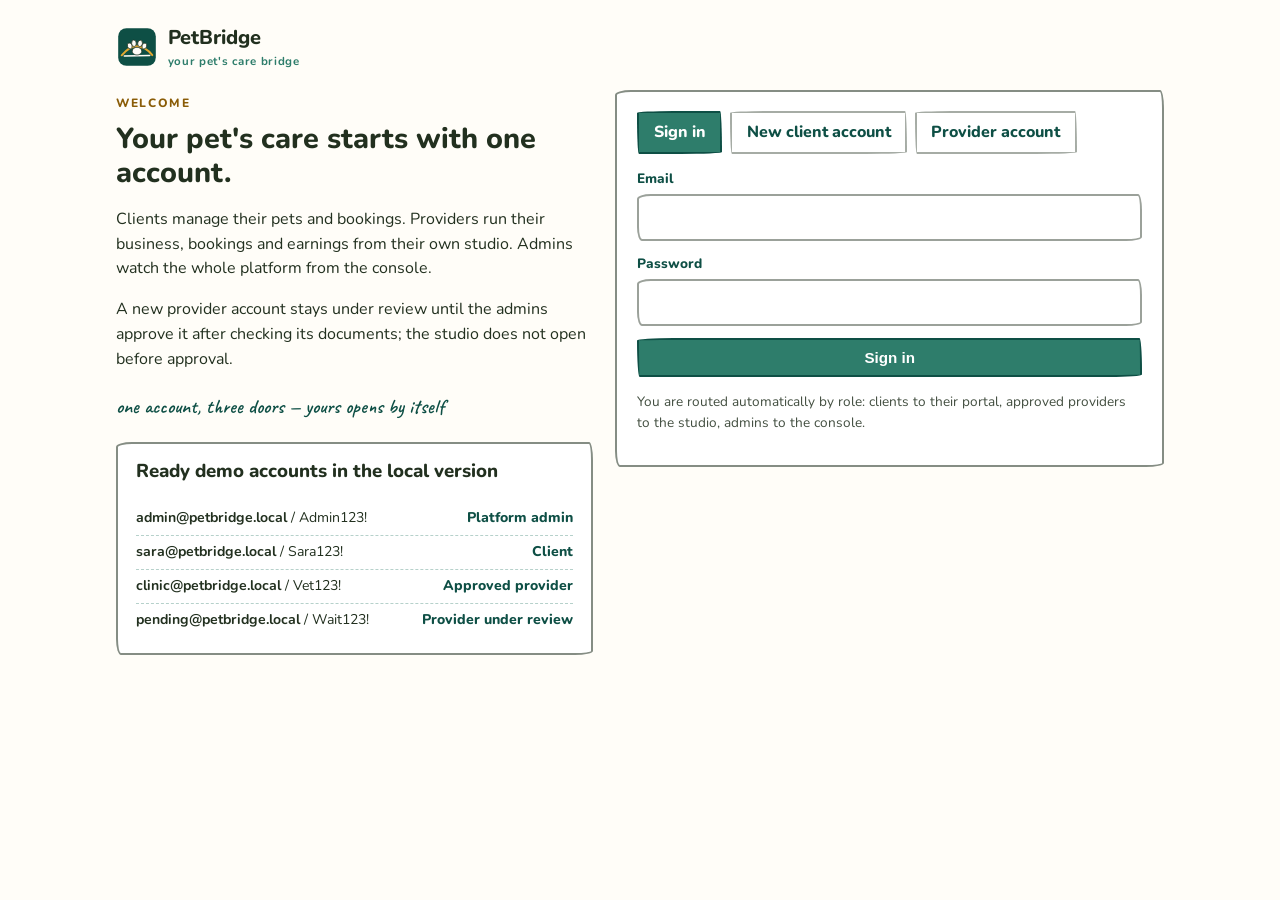
==== frontend/index.html @ f0739b93 "First public version" ====
<!DOCTYPE html>
<html lang="en" dir="ltr">
<head>
<meta charset="utf-8">
<meta name="viewport" content="width=device-width, initial-scale=1">
<title>PetBridge | Client portal</title>
<meta name="description" content="PetBridge pet care platform: bookings, health records, a verified provider directory, adoption and lost and found.">
<meta name="theme-color" content="#2E7D6B">
<link rel="manifest" href="./manifest.webmanifest">
<link rel="icon" href="./icon.svg" type="image/svg+xml">
<meta name="mobile-web-app-capable" content="yes">
<meta name="apple-mobile-web-app-capable" content="yes">
<meta name="apple-mobile-web-app-status-bar-style" content="default">
<link rel="apple-touch-icon" href="./icon.svg">
<link rel="preconnect" href="https://fonts.googleapis.com">
<link rel="preconnect" href="https://fonts.gstatic.com" crossorigin>
<link href="https://fonts.googleapis.com/css2?family=Nunito:wght@400;700;800;900&family=Caveat:wght@600;700&display=swap" rel="stylesheet">
<link rel="stylesheet" href="./app.css">
</head>
<body class="portal-client">
<header class="topbar">
  <div class="topbar-in">
    <a class="brand" href="./index.html"><img src="./icon.svg" alt=""><span>PetBridge<small>your pet's care bridge</small></span></a>
    <nav class="topnav">
      <a href="#pets">My pets</a>
      <a href="#directory">Directory</a>
      <a href="#bookings">My bookings</a>
      <a href="#lost">Lost &amp; found</a>
      <a href="#community">Community</a>
      <a href="#shop">Shop</a>
    </nav>
    <div class="userbox">
      <span class="small" id="user-name"></span>
      <a class="btn ghost small" id="provider-link" href="./provider.html" hidden>Provider portal</a>
      <a class="btn ghost small" id="admin-link" href="./admin.html" hidden>Admin</a>
      <button class="btn small" id="logout-btn" type="button">Sign out</button>
    </div>
  </div>
</header>

<div class="wrap">
  <div class="msg error" id="page-error"></div>
  <div class="msg success" id="page-ok"></div>

  <section class="hero">
    <div class="hero-main">
      <span class="kicker">Client portal</span>
      <h1>Everything your pet needs, in one notebook.</h1>
      <p>Follow vaccinations and due dates, book a clinic, grooming or boarding with verified providers, report a lost pet, and order supplies from nearby shops.</p>
      <div style="display:flex;gap:.6rem;flex-wrap:wrap;margin-top:1rem">
        <a class="btn ochre" href="#directory">Book a service now</a>
        <button class="btn ghost" id="tour-btn" type="button">Take the short tour</button>
      </div>
      <p class="margin-note" style="margin:.9rem 0 0">start with your pets — the rest falls into place</p>
    </div>
    <aside class="hero-side" id="due-panel">
      <h3>Coming due for your pets</h3>
      <div id="due-list"><p class="small">Loading…</p></div>
      <div id="notif-list"></div>
      <p class="margin-note" style="margin:.6rem 0 0">we watch the dates so you don't have to</p>
    </aside>
  </section>

  <svg class="paw-trail" viewBox="0 0 1120 54" preserveAspectRatio="none" aria-hidden="true">
    <path class="trail" d="M4 40 C 200 8, 380 50, 560 24 S 940 10, 1116 34"/>
    <g class="paw"><ellipse cx="150" cy="26" rx="7" ry="5.6"/><ellipse cx="138" cy="17" rx="3" ry="3.8" transform="rotate(-16 138 17)"/><ellipse cx="147" cy="13.5" rx="3" ry="4"/><ellipse cx="156" cy="13.5" rx="3" ry="4"/><ellipse cx="164" cy="17" rx="3" ry="3.8" transform="rotate(16 164 17)"/></g>
    <g class="paw" transform="translate(330,6) rotate(8)"><ellipse cx="150" cy="26" rx="7" ry="5.6"/><ellipse cx="138" cy="17" rx="3" ry="3.8" transform="rotate(-16 138 17)"/><ellipse cx="147" cy="13.5" rx="3" ry="4"/><ellipse cx="156" cy="13.5" rx="3" ry="4"/><ellipse cx="164" cy="17" rx="3" ry="3.8" transform="rotate(16 164 17)"/></g>
    <g class="paw" transform="translate(540,-4) rotate(-6)"><ellipse cx="150" cy="26" rx="7" ry="5.6"/><ellipse cx="138" cy="17" rx="3" ry="3.8" transform="rotate(-16 138 17)"/><ellipse cx="147" cy="13.5" rx="3" ry="4"/><ellipse cx="156" cy="13.5" rx="3" ry="4"/><ellipse cx="164" cy="17" rx="3" ry="3.8" transform="rotate(16 164 17)"/></g>
    <g class="paw" transform="translate(760,4) rotate(10)"><ellipse cx="150" cy="26" rx="7" ry="5.6"/><ellipse cx="138" cy="17" rx="3" ry="3.8" transform="rotate(-16 138 17)"/><ellipse cx="147" cy="13.5" rx="3" ry="4"/><ellipse cx="156" cy="13.5" rx="3" ry="4"/><ellipse cx="164" cy="17" rx="3" ry="3.8" transform="rotate(16 164 17)"/></g>
  </svg>

  <section class="section" aria-label="Quick actions">
    <div class="section-head"><div><h2>What can you do here?</h2><p>Pick an action and you land right at its section.</p></div></div>
    <div class="rail">
      <a href="#directory"><svg class="icon" viewBox="0 0 24 24"><circle cx="11" cy="11" r="6.6"/><path d="M19.5 19.5l-3.6-3.4"/></svg>Find a provider</a>
      <a href="#bookings"><svg class="icon" viewBox="0 0 24 24"><rect x="3.2" y="5.2" width="17.6" height="15.6" rx="2"/><path d="M3.4 10.2h17.3M8.2 3v4M15.8 3.2v3.8"/></svg>Track my bookings</a>
      <a href="#breed"><svg class="icon" viewBox="0 0 24 24"><rect x="3.2" y="6.2" width="17.6" height="13.6" rx="2"/><circle cx="12" cy="13" r="3.4"/><path d="M8.2 6.1L9.6 3.6h4.9L15.9 6"/></svg>Identify a breed</a>
      <a href="#lost"><svg class="icon" viewBox="0 0 24 24"><path d="M12 20.8S5.2 15.4 5.1 10a6.9 6.9 0 1113.8.2c-.1 5.3-6.9 10.6-6.9 10.6z"/><circle cx="12" cy="10" r="2.5"/></svg>Report lost or found</a>
      <a href="#adopt"><svg class="icon" viewBox="0 0 24 24"><path d="M12 20s-6.8-4.2-8.8-8.8A4.9 4.9 0 0112 8.2a4.9 4.9 0 018.8 3C18.8 15.8 12 20 12 20z"/></svg>Adopt or rehome</a>
      <a href="#shop"><svg class="icon" viewBox="0 0 24 24"><path d="M4.2 6.2h15.7l-1.1 7.8H6.1L4.9 3.2H2.2"/><circle cx="7.2" cy="19.8" r="1.5"/><circle cx="16.8" cy="19.8" r="1.5"/></svg>Buy supplies</a>
      <a href="#articles"><svg class="icon" viewBox="0 0 24 24"><path d="M5.2 4.2h11.6a2 2 0 012 2V20H7.2a2 2 0 01-2-2z"/><path d="M9.2 9.2h5.8M9.2 13h5.8"/></svg>Read care articles</a>
    </div>
  </section>

  <section class="section" id="pets">
    <div class="section-head"><div><h2>My pets and their health records</h2><p>A follow-up notebook: every pet with its records, vaccinations and due dates.</p></div></div>
    <div class="ledger" id="pets-list"></div>

    <div class="grid2" style="margin-top:1.4rem">
      <form class="card" id="pet-form">
        <h3 style="margin-top:0">Add a new pet</h3>
        <div class="form-grid">
          <div><label for="pet-name">Name</label><input id="pet-name" required></div>
          <div><label for="pet-species">Species</label><input id="pet-species" placeholder="cat, dog, bird…" required></div>
          <div><label for="pet-breed">Breed</label><input id="pet-breed"></div>
          <div><label for="pet-birth">Birth date</label><input id="pet-birth" type="date"></div>
        </div>
        <div class="msg" id="pet-msg"></div>
        <button class="btn" type="submit" style="margin-top:.7rem">Save pet</button>
      </form>
      <form class="card" id="health-form">
        <h3 style="margin-top:0">Add a health record</h3>
        <div class="form-grid">
          <div><label for="health-pet">Pet</label><select id="health-pet" required></select></div>
          <div><label for="health-kind">Kind</label><select id="health-kind"><option value="vaccine">Vaccination</option><option value="medicine">Medication</option><option value="checkup">Checkup</option><option value="deworming">Deworming and parasites</option></select></div>
          <div><label for="health-name">Vaccine or medicine name</label><input id="health-name" required></div>
          <div><label for="health-given">Date given</label><input id="health-given" type="date"></div>
          <div><label for="health-due">Next due</label><input id="health-due" type="date"></div>
        </div>
        <div class="msg" id="health-msg"></div>
        <button class="btn" type="submit" style="margin-top:.7rem">Save health record</button>
      </form>
    </div>
  </section>

  <section class="section" id="directory">
    <div class="section-head"><div><h2>Service directory</h2><p>Approved providers only. Choose your pet, then tap an open slot to book instantly.</p></div></div>
    <form class="filters" id="dir-filters">
      <div><label for="f-city">City</label><input id="f-city" placeholder="e.g. Tanta"></div>
      <div><label for="f-category">Category</label><select id="f-category"><option value="">All categories</option></select></div>
      <div><label for="f-q">Search by name or service</label><input id="f-q" placeholder="clinic, grooming, vaccine…"></div>
      <button class="btn" type="submit">Search</button>
    </form>
    <div style="max-width:340px;margin-bottom:1rem"><label for="booking-pet">Booking for pet</label><select id="booking-pet"></select></div>
    <div class="msg" id="dir-msg"></div>
    <div id="dir-list"></div>
  </section>

  <section class="section" id="bookings">
    <div class="section-head"><div><h2>My bookings</h2><p>Each booking's status, total, platform commission and provider net — exactly as on the invoice.</p></div></div>
    <div class="msg" id="booking-msg"></div>
    <div id="bookings-list"></div>
  </section>

  <section class="section" id="breed">
    <div class="section-head"><div><h2>Breed identification from a photo</h2><p>A beta tool. Upload a photo and the system will try to identify the species, the breed and basic care notes.</p></div></div>
    <div class="grid2">
      <form class="card" id="breed-form">
        <span class="chip ochre">Beta demo</span>
        <div style="margin-top:.8rem"><label for="breed-file">Choose a pet photo</label><input id="breed-file" type="file" accept="image/*"></div>
        <div style="margin-top:.7rem"><label for="breed-species">Species, as you know it (optional)</label><input id="breed-species" placeholder="cat or dog…"></div>
        <div class="msg" id="breed-msg"></div>
        <button class="btn" type="submit" style="margin-top:.7rem">Analyse photo</button>
        <p class="small">This is a demo result for guidance only — not a diagnosis and not a final breed confirmation. When in doubt, ask a vet.</p>
      </form>
      <div class="card" id="breed-result"><div class="empty"><h3>No result yet</h3><p>Choose a clear photo of the pet's face and body, then press Analyse photo. The result appears here with first care tips.</p></div></div>
    </div>
  </section>

  <section class="section" id="lost">
    <div class="section-head"><div><h2>Lost and found</h2><p>Reports of lost and found pets, with the reporter's contact details.</p></div></div>
    <div class="grid2">
      <div id="lost-list"></div>
      <form class="card" id="lost-form">
        <h3 style="margin-top:0">Post a new report</h3>
        <div class="form-grid">
          <div><label for="lost-kind">Report type</label><select id="lost-kind"><option value="lost">Lost pet</option><option value="found">Pet I found</option></select></div>
          <div><label for="lost-title">Title</label><input id="lost-title" required></div>
          <div><label for="lost-pet">Pet name</label><input id="lost-pet"></div>
          <div><label for="lost-species">Species</label><input id="lost-species"></div>
          <div><label for="lost-city">City</label><input id="lost-city" required></div>
          <div><label for="lost-area">Area</label><input id="lost-area"></div>
          <div><label for="lost-phone">Contact phone</label><input id="lost-phone" type="tel"></div>
          <div class="full"><label for="lost-desc">Description and distinguishing marks</label><textarea id="lost-desc" rows="3"></textarea></div>
        </div>
        <div class="msg" id="lost-msg"></div>
        <button class="btn" type="submit" style="margin-top:.7rem">Post report</button>
      </form>
    </div>
  </section>

  <section class="section" id="adopt">
    <div class="section-head"><div><h2>Adoption</h2><p>Pets offered for adoption by owners and shelters. Contact the poster directly.</p></div></div>
    <div class="grid2">
      <div id="adopt-list"></div>
      <form class="card" id="adopt-form">
        <h3 style="margin-top:0">Offer a pet for adoption</h3>
        <div class="form-grid">
          <div><label for="ad-title">Title</label><input id="ad-title" required></div>
          <div><label for="ad-name">Pet name</label><input id="ad-name"></div>
          <div><label for="ad-species">Species</label><input id="ad-species"></div>
          <div><label for="ad-breed">Breed</label><input id="ad-breed"></div>
          <div><label for="ad-age">Age</label><input id="ad-age" placeholder="e.g. 8 months"></div>
          <div><label for="ad-city">City</label><input id="ad-city"></div>
          <div><label for="ad-phone">Contact phone</label><input id="ad-phone" type="tel"></div>
          <div class="full"><label for="ad-desc">Description and adoption conditions</label><textarea id="ad-desc" rows="3"></textarea></div>
        </div>
        <div class="msg" id="adopt-msg"></div>
        <button class="btn" type="submit" style="margin-top:.7rem">Post adoption listing</button>
      </form>
    </div>
  </section>

  <section class="section" id="community">
    <div class="section-head"><div><h2>Pet owners community</h2><p>Ask and share your experience. You can comment on posts or report rule-breaking content to the admins.</p></div></div>
    <form class="card" id="post-form" style="margin-bottom:1rem">
      <div class="form-grid">
        <div><label for="post-title">Post title</label><input id="post-title" required></div>
        <div class="full"><label for="post-body">Post text</label><textarea id="post-body" rows="3" required></textarea></div>
      </div>
      <div class="msg" id="post-msg"></div>
      <button class="btn" type="submit" style="margin-top:.7rem">Post to the community</button>
    </form>
    <div id="posts-list"></div>
  </section>

  <section class="section" id="articles">
    <div class="section-head"><div><h2>Care articles and tips</h2><p>Educational content on nutrition, training, behaviour and health.</p></div></div>
    <div id="articles-list"></div>
  </section>

  <section class="section" id="shop">
    <div class="section-head"><div><h2>Supplies shop</h2><p>Products from participating shops. Ordering here is a labelled simulation in this version — no real payment or delivery happens yet.</p></div></div>
    <div class="msg" id="shop-msg"></div>
    <div id="products-list"></div>
  </section>
</div>

<footer class="site">PetBridge — a demo platform running locally. Payment in this version is simulated and is not a real payment gateway.</footer>

<div class="modal-back" id="tour-back">
  <div class="modal">
    <span class="chip teal" id="tour-step-label"></span>
    <h2 id="tour-title"></h2>
    <p id="tour-text"></p>
    <div style="display:flex;gap:.6rem;flex-wrap:wrap">
      <button class="btn" id="tour-next" type="button">Next</button>
      <button class="btn ghost" id="tour-close" type="button">End tour</button>
    </div>
  </div>
</div>

<div class="modal-back" id="booked-back">
  <div class="modal" style="text-align:center">
    <span class="circle-wrap"><svg viewBox="0 0 200 60" preserveAspectRatio="none" aria-hidden="true"><ellipse cx="100" cy="30" rx="96" ry="26" transform="rotate(-1.5 100 30)"/></svg><h2 style="margin:0">Booking sent</h2></span>
    <p id="booked-text" style="margin-top:1rem"></p>
    <p class="margin-note">circled, noted, and on its way to the provider</p>
    <button class="btn" id="booked-close" type="button">Back to my bookings</button>
  </div>
</div>

<script src="./client.js"></script>
</body>
</html>
---- frontend/app.css ----
/* PetBridge front end. One brand, three identities.
   Client and auth: Hand-Drawn Companion (Nunito + Caveat margin notes).
   Provider: Bento Studio Console (Sora + IBM Plex Mono).
   Admin: Monochrome Swiss Console (Inter Tight + IBM Plex Mono).
   Each portal section below is scoped to its body class. */

*{box-sizing:border-box}
html{scroll-behavior:smooth}
body{margin:0}
img{max-width:100%}
.small{font-size:.85rem;opacity:.85}
.msg{display:none;padding:.7rem .9rem;margin:.6rem 0;font-size:.92rem}
.msg.show{display:block}
.msg.error{background:#fbe9e4;color:#8f2d1c;border:1.5px solid #c8402f}
.msg.success{background:#e5f2ec;color:#14532d;border:1.5px solid #2e7d6b}
.msg.info{background:#fdf3dd;color:#6b4e0e;border:1.5px solid #d98e1f}
.empty{padding:1.2rem;border:2px dashed rgba(34,48,31,.3)}
.empty h3{margin:.1rem 0 .3rem}
.empty p{margin:0}
.chip{display:inline-block;padding:.12rem .55rem;font-size:.78rem;font-weight:700;border:2px solid currentColor;background:transparent}
.price{font-weight:800;white-space:nowrap}
button{cursor:pointer}
input,select,textarea{font:inherit}
table{border-collapse:collapse;width:100%}
.table-wrap{overflow-x:auto}
details summary{cursor:pointer;font-weight:700}

/* ================= CLIENT + AUTH — Hand-Drawn Companion ================= */
body.portal-client,body.portal-auth{
  --paper:#FFFDF8; --ink:#22301F; --teal:#2E7D6B; --teal-deep:#0E4F45; --ochre:#E3A72F; --brick:#B3402A;
  background:var(--paper); color:var(--ink);
  font-family:"Nunito","Segoe UI",Tahoma,sans-serif; line-height:1.55;
}
.portal-client .mono,.portal-auth .mono{font-variant-numeric:tabular-nums}
.portal-client h1,.portal-client h2,.portal-client h3,.portal-auth h1,.portal-auth h2,.portal-auth h3{font-weight:800;line-height:1.2}
.margin-note{font-family:"Caveat","Segoe Script",cursive;font-size:1.25rem;color:var(--teal-deep);font-weight:600}
.kicker{font-weight:800;letter-spacing:.14em;text-transform:uppercase;font-size:.75rem;color:var(--teal)}

/* drawn stroke icon family: 2px strokes, round caps, slightly imperfect */
.icon{width:26px;height:26px;stroke:var(--teal);fill:none;stroke-width:2;stroke-linecap:round;stroke-linejoin:round;flex:0 0 auto}
.brand{display:flex;align-items:center;gap:.6rem;text-decoration:none;color:inherit;font-weight:800;font-size:1.25rem}
.brand small{display:block;font-size:.72rem;font-weight:700;color:var(--teal);letter-spacing:.06em}
.brand img{width:42px;height:42px}

/* buttons: chunky crayon blocks with a hand-cut radius */
.portal-client .btn,.portal-auth .btn{
  display:inline-flex;align-items:center;gap:.45rem;background:var(--teal);color:#fff;border:2.5px solid var(--teal-deep);
  font-weight:800;font-size:.95rem;padding:.55rem 1.1rem;text-decoration:none;cursor:pointer;
  border-radius:255px 18px 225px 18px/18px 225px 18px 255px;
}
.portal-client .btn:hover,.portal-auth .btn:hover{background:var(--teal-deep)}
.portal-client .btn.ochre,.portal-auth .btn.ochre{background:var(--ochre);border-color:#9a6d14;color:#22301F}
.portal-client .btn.ochre:hover,.portal-auth .btn.ochre:hover{background:#d1951f}
.portal-client .btn.ghost,.portal-auth .btn.ghost{background:transparent;color:var(--teal-deep);border-color:var(--teal)}
.portal-client .btn.danger,.portal-auth .btn.danger{background:transparent;color:var(--brick);border-color:var(--brick)}
.portal-client .btn.small,.portal-auth .btn.small{padding:.3rem .75rem;font-size:.85rem}

/* form controls, fully drawn */
.portal-client label,.portal-auth label{display:block;font-weight:800;font-size:.85rem;margin-bottom:.3rem;color:var(--teal-deep)}
.portal-client input,.portal-client select,.portal-client textarea,
.portal-auth input,.portal-auth select,.portal-auth textarea{
  width:100%;padding:.55rem .7rem;background:#fff;color:var(--ink);
  border:2px solid rgba(34,48,31,.45);border-radius:14px 4px 16px 5px/5px 16px 4px 14px;
  appearance:none;-webkit-appearance:none;font-variant-numeric:tabular-nums;
}
.portal-client select,.portal-auth select{
  background-image:url("data:image/svg+xml,%3Csvg xmlns='http://www.w3.org/2000/svg' width='12' height='8'%3E%3Cpath d='M1 1.5l5 4.8 5-4.8' fill='none' stroke='%232E7D6B' stroke-width='2' stroke-linecap='round'/%3E%3C/svg%3E");
  background-repeat:no-repeat;background-position:right .7rem center;padding-right:2rem;
}
.portal-client input[type="file"],.portal-auth input[type="file"]{padding:.4rem .6rem}
.portal-client input[type="file"]::file-selector-button,.portal-auth input[type="file"]::file-selector-button{
  font:inherit;font-weight:800;background:var(--ochre);border:2px solid #9a6d14;color:#22301F;padding:.3rem .8rem;margin-right:.6rem;cursor:pointer;border-radius:12px 3px 13px 4px/4px 13px 3px 12px;
}
.portal-client input:focus,.portal-client select:focus,.portal-client textarea:focus,
.portal-auth input:focus,.portal-auth select:focus,.portal-auth textarea:focus{outline:3px solid rgba(227,167,47,.55);outline-offset:1px;border-color:var(--teal)}
.form-grid{display:grid;grid-template-columns:1fr 1fr;gap:.8rem}
.form-grid .full{grid-column:1/-1}
@media (max-width:640px){.form-grid{grid-template-columns:1fr}}

/* top bar */
.portal-client .topbar{background:var(--paper);border-bottom:2.5px dashed rgba(46,125,107,.4);position:sticky;top:0;z-index:20}
.portal-client .topbar-in{max-width:1120px;margin:0 auto;padding:.6rem 1rem;display:flex;align-items:center;gap:1rem;flex-wrap:wrap}
.portal-client .topnav{display:flex;gap:1rem;flex-wrap:wrap;margin-inline-start:auto}
.portal-client .topnav a{color:var(--ink);text-decoration:none;font-weight:800;font-size:.92rem}
.portal-client .topnav a:hover{color:var(--teal);text-decoration:underline wavy var(--ochre) 1.5px;text-underline-offset:4px}
.portal-client .userbox{display:flex;align-items:center;gap:.6rem}
.portal-client .wrap{max-width:1120px;margin:0 auto;padding:1rem}
.portal-client .site{max-width:1120px;margin:2rem auto 0;padding:1rem;border-top:2.5px dashed rgba(46,125,107,.4);font-size:.85rem}

/* hero: notebook cover with washi tape */
.portal-client .hero{display:grid;grid-template-columns:1.6fr 1fr;gap:1.2rem;margin:1rem 0 1.4rem}
@media (max-width:860px){.portal-client .hero{grid-template-columns:1fr}}
.portal-client .hero-main{
  position:relative;background:#fff;border:2.5px solid var(--ink);padding:1.6rem 1.5rem 1.3rem;
  border-radius:255px 18px 225px 18px/18px 225px 18px 255px;
}
.portal-client .hero-main::before{
  content:"";position:absolute;top:-14px;left:44px;width:110px;height:26px;transform:rotate(-2.5deg);
  background:rgba(227,167,47,.55);clip-path:polygon(2% 0,98% 6%,100% 88%,0 100%);
}
.portal-client .hero-main h1{font-size:1.9rem;margin:.3rem 0 .5rem}
.portal-client .hero-side{background:var(--teal-deep);color:#eef6f1;padding:1.2rem 1.3rem;border-radius:18px 225px 18px 255px/255px 18px 225px 18px}
.portal-client .hero-side h3{margin:.1rem 0 .6rem;color:#fff}
.portal-client .hero-side .margin-note{color:var(--ochre)}
.portal-client .due-line{padding:.45rem 0;border-bottom:1.5px dashed rgba(255,253,248,.35);font-variant-numeric:tabular-nums}
.portal-client .notif-dot{display:block;padding:.35rem 0;font-size:.88rem}

/* paw trail between sections */
.portal-client .paw-trail{display:block;width:100%;height:54px;margin:.2rem 0 .6rem}
.portal-client .paw-trail path.trail{stroke:var(--teal);stroke-width:2.2;stroke-dasharray:1 9;stroke-linecap:round;fill:none;opacity:.65}
.portal-client .paw-trail .paw{fill:var(--teal);opacity:.5}

/* quick rail: drawn action sketches, not cards */
.portal-client .section{margin:2.2rem 0}
.portal-client .section-head{margin-bottom:.9rem}
.portal-client .section-head h2{margin:0 0 .15rem;font-size:1.45rem}
.portal-client .section-head p{margin:0;opacity:.85}
.portal-client .rail{display:flex;gap:1.4rem;flex-wrap:wrap;border-top:2.5px dashed rgba(46,125,107,.35);border-bottom:2.5px dashed rgba(46,125,107,.35);padding:1rem .2rem}
.portal-client .rail a{display:flex;flex-direction:column;align-items:center;gap:.4rem;color:var(--ink);text-decoration:none;font-weight:800;font-size:.88rem;max-width:110px;text-align:center}
.portal-client .rail a:hover .icon{stroke:var(--ochre)}
.portal-client .rail a:hover{color:var(--teal-deep)}

/* pet pages: washi-taped notebook sheets */
.portal-client .ledger{display:flex;flex-direction:column;gap:1.3rem}
.portal-client .pet-page{
  position:relative;background:#fff;border:2px solid rgba(34,48,31,.7);padding:1.15rem 1.2rem .95rem;
  display:grid;grid-template-columns:64px 1.1fr .9fr 1.6fr auto;gap:1rem;align-items:start;
  border-radius:16px 4px 18px 5px/5px 18px 4px 16px;
}
.portal-client .pet-page:nth-child(odd){transform:rotate(-.35deg)}
.portal-client .pet-page:nth-child(even){transform:rotate(.3deg)}
.portal-client .pet-page::before{
  content:"";position:absolute;top:-12px;left:38px;width:92px;height:24px;transform:rotate(-2deg);
  background:rgba(46,125,107,.4);clip-path:polygon(2% 0,98% 6%,100% 88%,0 100%);
}
.portal-client .pet-page:nth-child(even)::before{background:rgba(227,167,47,.55);left:auto;right:38px;transform:rotate(2deg)}
@media (max-width:860px){.portal-client .pet-page{grid-template-columns:52px 1fr;}}
.portal-client .pet-face{color:var(--teal)}
.portal-client .pet-face svg{width:52px;height:52px}
.portal-client .pet-page strong{font-size:1.12rem}
/* health timeline down a stitch line */
.portal-client .stitch{border-inline-start:2.5px dashed var(--teal);padding-inline-start:.85rem;display:flex;flex-direction:column;gap:.42rem}
.portal-client .health-line{position:relative;font-size:.9rem;font-variant-numeric:tabular-nums}
.portal-client .health-line::before{content:"";position:absolute;inset-inline-start:-1.13rem;top:.42em;width:9px;height:9px;border-radius:50%;background:var(--paper);border:2.5px solid var(--teal)}
.portal-client .health-line.overdue{color:var(--brick);font-weight:800}
.portal-client .health-line.overdue::before{border-color:var(--brick);background:var(--brick)}
.portal-client .health-line.due-soon{font-weight:700}
.portal-client .health-line.due-soon::before{border-color:var(--ochre);background:var(--ochre)}

/* generic content cards (forms, posts, articles) keep a quiet drawn edge */
.portal-client .card,.portal-auth .card{
  background:#fff;border:2px solid rgba(34,48,31,.55);padding:1.15rem 1.25rem;
  border-radius:16px 4px 18px 5px/5px 18px 4px 16px;
}
.portal-client .grid2{display:grid;grid-template-columns:1fr 1fr;gap:1.1rem}
@media (max-width:860px){.portal-client .grid2{grid-template-columns:1fr}}
.portal-client .chip{border-radius:225px 12px 255px 12px/12px 255px 12px 225px;color:var(--teal-deep)}
.portal-client .chip.ok{color:var(--teal-deep);border-color:var(--teal)}
.portal-client .chip.warn{color:#8a5c07;border-color:var(--ochre)}
.portal-client .chip.bad{color:var(--brick);border-color:var(--brick)}
.portal-client .chip.teal{color:var(--teal-deep);border-color:var(--teal)}
.portal-client .chip.ochre{color:#8a5c07;border-color:var(--ochre);background:rgba(227,167,47,.14)}

/* directory rows: open notebook spreads */
.portal-client .filters{display:flex;gap:.8rem;flex-wrap:wrap;align-items:end;margin-bottom:1rem}
.portal-client .filters>div{flex:1 1 180px}
.portal-client .dir-row{display:grid;grid-template-columns:1fr 1.5fr;gap:1.2rem;padding:1.1rem 0;border-bottom:2.5px dashed rgba(46,125,107,.35)}
@media (max-width:860px){.portal-client .dir-row{grid-template-columns:1fr}}
.portal-client .dir-row h3{margin:.35rem 0 .2rem;font-size:1.2rem}
.portal-client .stars{font-weight:800;color:#8a5c07;font-variant-numeric:tabular-nums}
.portal-client .svc{padding:.65rem 0;border-bottom:1.5px dotted rgba(34,48,31,.3)}
.portal-client .svc:last-child{border-bottom:0}
.portal-client .slot-btn{
  font:inherit;font-weight:700;font-size:.85rem;background:#fff;color:var(--teal-deep);
  border:2px dashed var(--teal);padding:.32rem .6rem;margin:.35rem .35rem 0 0;cursor:pointer;font-variant-numeric:tabular-nums;
  border-radius:225px 12px 255px 12px/12px 255px 12px 225px;
}
.portal-client .slot-btn:hover{background:rgba(46,125,107,.1)}
.portal-client .slot-btn.full{border-color:rgba(34,48,31,.3);color:rgba(34,48,31,.45);text-decoration:line-through;cursor:not-allowed}

/* bookings as notebook lines */
.portal-client .booking-line{display:flex;justify-content:space-between;gap:1rem;padding:.85rem 0;border-bottom:2px dashed rgba(46,125,107,.3);flex-wrap:wrap}
.portal-client .booking-line.warn{background:rgba(227,167,47,.1)}
.portal-client .post,.portal-client .article{padding:1rem 0;border-bottom:2px dashed rgba(46,125,107,.3)}
.portal-client .comment{border-inline-start:2.5px dashed rgba(46,125,107,.45);padding:.25rem .7rem;margin-top:.45rem;font-size:.92rem}
.portal-client .shop-row{display:flex;justify-content:space-between;gap:1rem;align-items:center;padding:.85rem 0;border-bottom:2px dashed rgba(46,125,107,.3);flex-wrap:wrap}
.portal-client .shop-row input[type="number"]{width:70px}

/* tour + booking confirmation overlays */
.portal-client .modal-back{display:none;position:fixed;inset:0;background:rgba(34,48,31,.45);z-index:50;align-items:center;justify-content:center;padding:1rem}
.portal-client .modal-back.show{display:flex}
.portal-client .modal{background:var(--paper);max-width:460px;width:100%;padding:1.5rem;border:2.5px solid var(--ink);border-radius:255px 18px 225px 18px/18px 225px 18px 255px;position:relative}
.portal-client .circle-wrap{position:relative;display:inline-block;padding:.4rem 1.2rem}
.portal-client .circle-wrap svg{position:absolute;inset:-6px -4px;width:calc(100% + 8px);height:calc(100% + 12px);overflow:visible}
.portal-client .circle-wrap svg ellipse{fill:none;stroke:var(--teal);stroke-width:3;stroke-linecap:round;stroke-dasharray:640;stroke-dashoffset:640}
.portal-client .modal-back.show .circle-wrap svg ellipse{animation:drawcircle 0.9s ease-out 0.15s forwards}
@keyframes drawcircle{to{stroke-dashoffset:0}}
@media (prefers-reduced-motion:reduce){.portal-client .modal-back.show .circle-wrap svg ellipse{animation:none;stroke-dashoffset:0}}

/* auth layout (shares the companion identity) */
.portal-auth .auth-shell{max-width:1080px;margin:0 auto;padding:1.4rem 1rem 2.5rem}
.portal-auth .auth-grid{display:grid;grid-template-columns:1fr 1.15fr;gap:1.4rem;margin-top:1.2rem;align-items:start}
@media (max-width:860px){.portal-auth .auth-grid{grid-template-columns:1fr}}
.portal-auth .auth-intro h1{font-size:1.8rem;margin:.4rem 0 .6rem}
.portal-auth .demo-box{margin-top:1.2rem;background:#fff;border:2px solid rgba(34,48,31,.55);padding:1rem 1.1rem;border-radius:16px 4px 18px 5px/5px 18px 4px 16px}
.portal-auth .demo-acct{display:flex;justify-content:space-between;gap:.8rem;padding:.35rem 0;border-bottom:1.5px dashed rgba(46,125,107,.35);font-size:.88rem;flex-wrap:wrap}
.portal-auth .demo-acct:last-child{border-bottom:0}
.portal-auth .demo-role{font-weight:800;color:var(--teal-deep)}
.portal-auth .tabs{display:flex;gap:.5rem;flex-wrap:wrap;margin-bottom:.9rem}
.portal-auth .tab{font:inherit;font-weight:800;background:transparent;color:var(--teal-deep);border:2px solid rgba(34,48,31,.4);padding:.45rem .9rem;cursor:pointer;border-radius:225px 12px 255px 12px/12px 255px 12px 225px}
.portal-auth .tab.active{background:var(--teal);border-color:var(--teal-deep);color:#fff}
.portal-auth .doc-row{display:grid;grid-template-columns:1fr 1fr 1fr;gap:.6rem;margin-bottom:.6rem}
@media (max-width:640px){.portal-auth .doc-row{grid-template-columns:1fr}}
.portal-auth .pending-note{border:2px dashed var(--ochre);padding:.7rem .9rem;font-size:.9rem;background:rgba(227,167,47,.1)}

/* ================= PROVIDER — Bento Studio Console ================= */
body.portal-provider{
  --porcelain:#F6F4EF; --tile:#FFFFFF; --tile2:#EFECE5; --tile3:#E7E2D6;
  --deep:#0E4F45; --teal:#2E7D6B; --ochre:#D98E1F; --ink:#1E2A26; --brick:#B3402A;
  background:var(--porcelain); color:var(--ink);
  font-family:"Sora","Segoe UI",Tahoma,sans-serif; line-height:1.5;
}
.portal-provider .mono, .portal-provider td.num, .portal-provider .money{
  font-family:"IBM Plex Mono","Courier New",monospace; font-variant-numeric:tabular-nums;
}
.portal-provider .shell{display:grid;grid-template-columns:248px 1fr;min-height:100vh}
@media (max-width:900px){.portal-provider .shell{grid-template-columns:1fr}}
.portal-provider .sidebar{background:var(--tile2);padding:1.2rem 1rem;display:flex;flex-direction:column;gap:.3rem}
.portal-provider .side-link{
  font:inherit;font-weight:600;text-align:start;background:transparent;border:0;color:var(--ink);
  padding:.55rem .7rem;cursor:pointer;border-inline-start:3px solid transparent;font-size:.93rem;
}
.portal-provider .side-link:hover{background:var(--tile)}
.portal-provider .side-link.active{border-inline-start-color:var(--ochre);background:var(--tile);font-weight:700}
.portal-provider .main{padding:1.4rem 1.6rem 3rem;max-width:1180px}
.portal-provider h1{font-size:1.55rem;margin:.1rem 0 .2rem;font-weight:800}
.portal-provider h2{font-size:1.15rem;font-weight:700;margin:0 0 .8rem}
.portal-provider .kicker{color:var(--teal);font-weight:700;letter-spacing:.12em;text-transform:uppercase;font-size:.72rem}
.portal-provider .btn{
  display:inline-flex;align-items:center;gap:.4rem;background:var(--deep);color:#fff;border:0;
  font-weight:700;font-size:.9rem;padding:.55rem 1rem;cursor:pointer;text-decoration:none;border-radius:6px;
}
.portal-provider .btn:hover{background:var(--teal)}
.portal-provider .btn.ghost{background:var(--tile3);color:var(--ink)}
.portal-provider .btn.danger{background:transparent;color:var(--brick);border:1.5px solid var(--brick)}
.portal-provider .btn.small{padding:.32rem .7rem;font-size:.83rem}
.portal-provider label{display:block;font-weight:600;font-size:.83rem;margin-bottom:.3rem;color:var(--deep)}
.portal-provider input,.portal-provider select,.portal-provider textarea{
  width:100%;padding:.55rem .65rem;background:var(--tile);color:var(--ink);
  border:1.5px solid #CFC9BA;border-radius:6px;appearance:none;-webkit-appearance:none;font-variant-numeric:tabular-nums;
}
.portal-provider select{
  background-image:url("data:image/svg+xml,%3Csvg xmlns='http://www.w3.org/2000/svg' width='12' height='8'%3E%3Cpath d='M1 1.5l5 4.8 5-4.8' fill='none' stroke='%230E4F45' stroke-width='2' stroke-linecap='round'/%3E%3C/svg%3E");
  background-repeat:no-repeat;background-position:right .65rem center;padding-right:2rem;
}
.portal-provider input[type="file"]::file-selector-button{font:inherit;font-weight:700;background:var(--tile3);border:1.5px solid #CFC9BA;padding:.3rem .7rem;margin-right:.6rem;cursor:pointer;border-radius:5px}
.portal-provider input:focus,.portal-provider select:focus,.portal-provider textarea:focus{outline:3px solid rgba(217,142,31,.45);outline-offset:1px;border-color:var(--deep)}
.portal-provider .chip{border-radius:4px;color:var(--deep);font-family:"IBM Plex Mono",monospace;font-size:.72rem}
.portal-provider .chip.ok{color:var(--deep)}
.portal-provider .chip.warn{color:#8a5c07}
.portal-provider .chip.bad{color:var(--brick)}
.portal-provider .panel{background:var(--tile);padding:1.2rem 1.3rem;margin:1.1rem 0;border-radius:10px}
.portal-provider .card{background:var(--porcelain);padding:1.1rem 1.2rem;border-radius:8px}
.portal-provider th{font-size:.72rem;letter-spacing:.1em;text-transform:uppercase;color:var(--deep);text-align:start;padding:.5rem .6rem;border-bottom:2px solid var(--tile3)}
.portal-provider td{padding:.55rem .6rem;border-bottom:1px solid var(--tile2);font-size:.92rem;vertical-align:top}
.portal-provider .stars{font-weight:700;color:#8a5c07;font-variant-numeric:tabular-nums}
.portal-provider .booking-line{display:flex;justify-content:space-between;gap:1rem;padding:.7rem 0;border-bottom:1px solid var(--tile2);flex-wrap:wrap}
.portal-provider .empty{border-color:#CFC9BA;background:var(--porcelain)}

/* the bento grid: 1 large, 2 medium, 4 small. No equal tiles. */
.portal-provider .bento{display:grid;grid-template-columns:repeat(4,1fr);gap:16px;margin:1rem 0 1.4rem}
.portal-provider .tile{background:var(--tile);border-radius:10px;padding:1.1rem 1.2rem;position:relative;overflow:hidden}
.portal-provider .tile .t-k{font-size:.72rem;font-weight:700;letter-spacing:.12em;text-transform:uppercase;color:var(--teal)}
.portal-provider .tile .t-v{font-family:"IBM Plex Mono",monospace;font-weight:600;font-variant-numeric:tabular-nums}
.portal-provider .tile-large{grid-column:span 2;grid-row:span 2;background:var(--deep);color:#EAF3EF}
.portal-provider .tile-large .t-k{color:var(--ochre)}
.portal-provider .tile-large .big{font-size:3.2rem;line-height:1.05}
.portal-provider .tile-large .next-line{border-top:1px solid rgba(234,243,239,.25);padding:.5rem 0;font-size:.9rem}
.portal-provider .tile-large .btn{background:var(--ochre);color:#1E2A26}
.portal-provider .tile-med{grid-column:span 2;background:var(--tile)}
.portal-provider .tile-small{grid-column:span 1;background:var(--tile2)}
.portal-provider .tile-small .t-v{font-size:1.5rem}
.portal-provider .tile .second{margin-top:.7rem;border-top:1px solid var(--tile2);padding-top:.6rem}
.portal-provider .tile-large .second{border-top-color:rgba(234,243,239,.25)}
@media (max-width:900px){
  .portal-provider .tile-large,.portal-provider .tile-med{grid-column:span 4}
  .portal-provider .tile-small{grid-column:span 2}
}
.portal-provider .spark{display:flex;align-items:flex-end;gap:4px;height:44px;margin-top:.6rem}
.portal-provider .spark i{flex:1;background:var(--teal);min-height:3px;display:block}
.portal-provider .spark i:last-child{background:var(--ochre)}
.portal-provider .earn-row{display:flex;justify-content:space-between;gap:1rem;padding:.3rem 0;font-size:.92rem}
.portal-provider .earn-row .money{font-size:1.02rem}
.portal-provider .quick-actions{display:flex;flex-direction:column;gap:.45rem;margin-top:.5rem}
.portal-provider .quick-actions .btn{justify-content:center}

/* ================= ADMIN — Monochrome Swiss Console ================= */
body.portal-admin{
  --char:#131517; --panel:#1B1E21; --panel2:#22262A; --hair:#2C3034; --txt:#E8EAEB; --dim:#9BA1A6;
  --approve:#2E7D6B; --refuse:#C8402F;
  background:var(--char); color:var(--txt);
  font-family:"Inter Tight","Segoe UI",Tahoma,sans-serif; line-height:1.45; font-size:14.5px;
}
.portal-admin .mono, .portal-admin .audit-rail, .portal-admin td.id, .portal-admin .kpi b{
  font-family:"IBM Plex Mono","Courier New",monospace; font-variant-numeric:tabular-nums;
}
.portal-admin .layout{display:grid;grid-template-columns:1fr 348px;min-height:100vh}
@media (max-width:1080px){.portal-admin .layout{grid-template-columns:1fr}}
.portal-admin .maincol{padding:1.2rem 1.4rem 3rem;min-width:0}
.portal-admin .brandrow{display:flex;align-items:center;gap:.7rem;border-bottom:1px solid var(--hair);padding-bottom:.8rem;margin-bottom:1rem}
.portal-admin .brandrow .brand{color:var(--txt);font-size:1.1rem}
.portal-admin .brandrow .brand small{color:var(--dim)}
.portal-admin .brand img{filter:grayscale(1) brightness(1.7)}
.portal-admin h1{font-size:1.35rem;font-weight:600;letter-spacing:-.01em;margin:.2rem 0 .3rem}
.portal-admin h2{font-size:.95rem;font-weight:600;letter-spacing:.08em;text-transform:uppercase;margin:0 0 .7rem}
.portal-admin h3{font-size:.85rem;font-weight:600;letter-spacing:.06em;text-transform:uppercase;color:var(--dim);margin:1.1rem 0 .4rem}
.portal-admin .kicker{color:var(--dim);font-weight:600;letter-spacing:.16em;text-transform:uppercase;font-size:.68rem}
.portal-admin .navrow{display:flex;gap:1.1rem;flex-wrap:wrap;border-bottom:1px solid var(--hair);padding-bottom:.6rem;margin-bottom:1.1rem}
.portal-admin .side-link{font:inherit;background:none;border:0;color:var(--dim);cursor:pointer;padding:.2rem 0;font-size:.88rem;font-weight:500}
.portal-admin .side-link:hover{color:var(--txt)}
.portal-admin .side-link.active{color:var(--txt);border-bottom:2px solid var(--txt)}
/* KPI register: ruled cells, never cards */
.portal-admin .kpi-strip{display:flex;flex-wrap:wrap;border-top:1px solid var(--hair);border-bottom:1px solid var(--hair)}
.portal-admin .kpi{flex:1 1 150px;padding:.6rem .8rem;border-inline-end:1px solid var(--hair)}
.portal-admin .kpi:last-child{border-inline-end:0}
.portal-admin .kpi b{display:block;font-size:1.3rem;font-weight:600}
.portal-admin .kpi span{font-size:.72rem;letter-spacing:.08em;text-transform:uppercase;color:var(--dim)}
/* registers: everything is a ruled table */
.portal-admin .panel{border-top:2px solid var(--txt);padding:1rem 0 1.4rem;margin-top:1.4rem}
.portal-admin th{font-size:.7rem;letter-spacing:.12em;text-transform:uppercase;color:var(--dim);text-align:start;padding:.45rem .6rem;border-bottom:1px solid var(--hair);font-weight:600}
.portal-admin td{padding:.5rem .6rem;border-bottom:1px solid var(--hair);font-size:.9rem;vertical-align:top}
.portal-admin tr:hover td{background:var(--panel)}
.portal-admin .card{background:var(--panel);padding:1rem 1.1rem}
.portal-admin label{display:block;font-size:.78rem;font-weight:600;letter-spacing:.05em;margin-bottom:.35rem;color:var(--dim)}
.portal-admin input,.portal-admin select,.portal-admin textarea{
  width:100%;padding:.5rem .6rem;background:var(--panel);color:var(--txt);
  border:1px solid var(--hair);border-radius:0;appearance:none;-webkit-appearance:none;font-variant-numeric:tabular-nums;
}
.portal-admin input:focus,.portal-admin select:focus,.portal-admin textarea:focus{outline:2px solid var(--txt);outline-offset:0;border-color:var(--txt)}
/* buttons are monochrome; colour exists only on decisions */
.portal-admin .btn{
  display:inline-flex;align-items:center;gap:.35rem;background:transparent;color:var(--txt);
  border:1px solid var(--hair);font-weight:600;font-size:.85rem;padding:.45rem .85rem;cursor:pointer;text-decoration:none;border-radius:0;
}
.portal-admin .btn:hover{border-color:var(--txt)}
.portal-admin .btn.small{padding:.26rem .6rem;font-size:.8rem}
.portal-admin .btn.approve{background:var(--approve);border-color:var(--approve);color:#fff}
.portal-admin .btn.approve:hover{background:#35957e}
.portal-admin .btn.danger{background:transparent;border-color:var(--refuse);color:#e88a7c}
.portal-admin .btn.danger:hover{background:var(--refuse);color:#fff}
.portal-admin .btn.ghost{border-color:transparent;color:var(--dim)}
.portal-admin .btn.ghost:hover{color:var(--txt);border-color:var(--hair)}
.portal-admin .chip{border:1px solid var(--hair);color:var(--dim);border-radius:0;font-size:.7rem;letter-spacing:.06em;text-transform:uppercase}
.portal-admin .msg{border-radius:0}
.portal-admin .msg.error{background:#2a1713;color:#f0b3a7;border:1px solid var(--refuse)}
.portal-admin .msg.success{background:#12241f;color:#9fd4c3;border:1px solid var(--approve)}
.portal-admin .empty{border:1px dashed var(--hair);color:var(--dim)}
.portal-admin .booking-line{display:flex;justify-content:space-between;gap:1rem;padding:.6rem 0;border-bottom:1px solid var(--hair);flex-wrap:wrap}
.portal-admin .booking-line.warn{background:var(--panel)}
/* permanent audit rail */
.portal-admin .audit-rail{
  border-inline-start:1px solid var(--hair);background:var(--panel);
  padding:1.1rem 1rem;position:sticky;top:0;height:100vh;overflow-y:auto;font-size:.8rem;
}
@media (max-width:1080px){.portal-admin .audit-rail{position:static;height:auto;border-inline-start:0;border-top:1px solid var(--hair)}}
.portal-admin .audit-rail h2{color:var(--txt)}
.portal-admin .audit-rail table{font-size:.78rem}
.portal-admin .audit-rail td{padding:.4rem .35rem}
.portal-admin .audit-rail th{padding:.35rem}
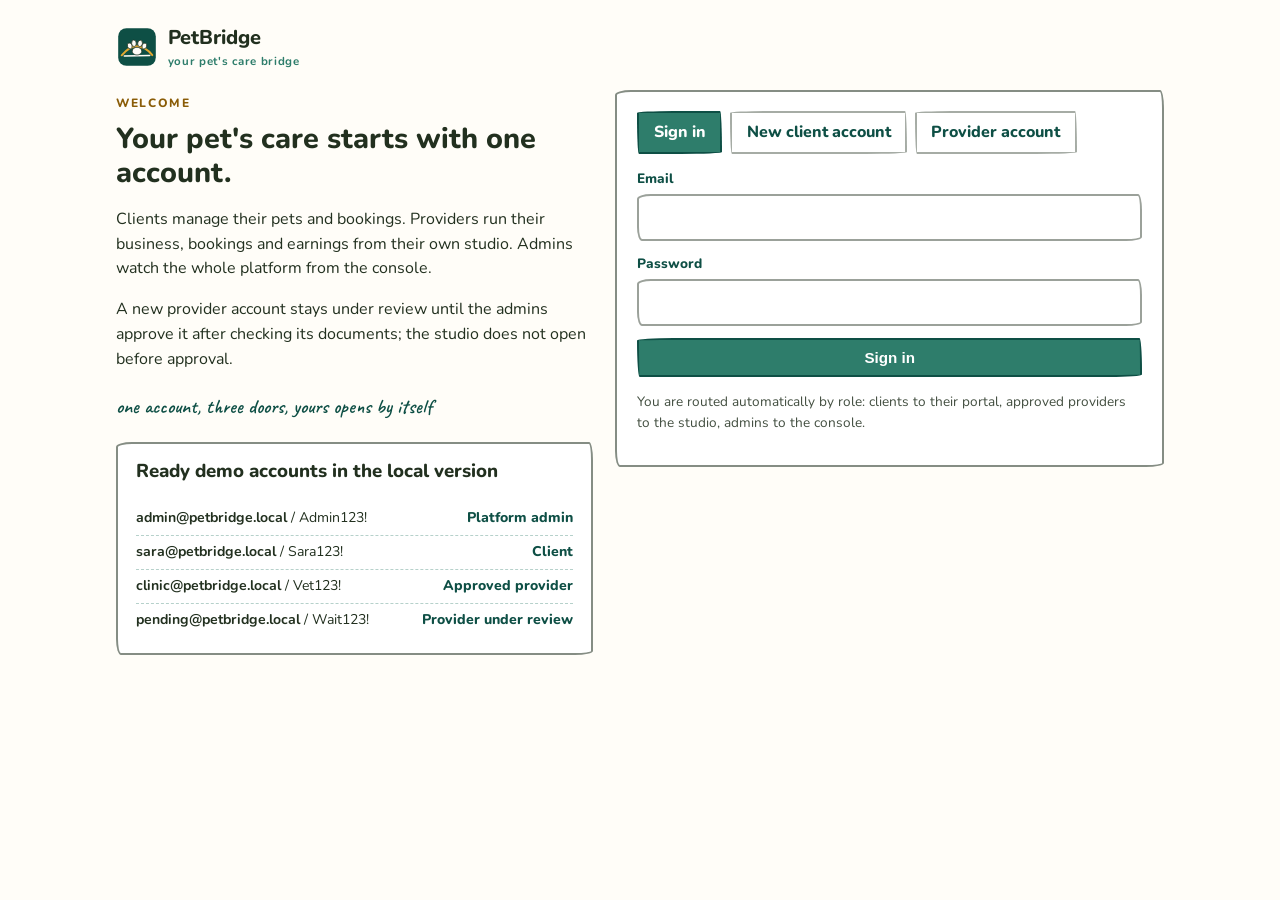
==== commit 3652e5fc: "Add files via upload" ====
--- a/frontend/index.html
+++ b/frontend/index.html
@@ -51,7 +51,7 @@
         <a class="btn ochre" href="#directory">Book a service now</a>
         <button class="btn ghost" id="tour-btn" type="button">Take the short tour</button>
       </div>
-      <p class="margin-note" style="margin:.9rem 0 0">start with your pets — the rest falls into place</p>
+      <p class="margin-note" style="margin:.9rem 0 0">start with your pets, the rest falls into place</p>
     </div>
     <aside class="hero-side" id="due-panel">
       <h3>Coming due for your pets</h3>
@@ -127,7 +127,7 @@
   </section>
 
   <section class="section" id="bookings">
-    <div class="section-head"><div><h2>My bookings</h2><p>Each booking's status, total, platform commission and provider net — exactly as on the invoice.</p></div></div>
+    <div class="section-head"><div><h2>My bookings</h2><p>Each booking's status, total, platform commission and provider net, exactly as on the invoice.</p></div></div>
     <div class="msg" id="booking-msg"></div>
     <div id="bookings-list"></div>
   </section>
@@ -141,7 +141,7 @@
         <div style="margin-top:.7rem"><label for="breed-species">Species, as you know it (optional)</label><input id="breed-species" placeholder="cat or dog…"></div>
         <div class="msg" id="breed-msg"></div>
         <button class="btn" type="submit" style="margin-top:.7rem">Analyse photo</button>
-        <p class="small">This is a demo result for guidance only — not a diagnosis and not a final breed confirmation. When in doubt, ask a vet.</p>
+        <p class="small">This is a demo result for guidance only, not a diagnosis and not a final breed confirmation. When in doubt, ask a vet.</p>
       </form>
       <div class="card" id="breed-result"><div class="empty"><h3>No result yet</h3><p>Choose a clear photo of the pet's face and body, then press Analyse photo. The result appears here with first care tips.</p></div></div>
     </div>
@@ -210,13 +210,13 @@
   </section>
 
   <section class="section" id="shop">
-    <div class="section-head"><div><h2>Supplies shop</h2><p>Products from participating shops. Ordering here is a labelled simulation in this version — no real payment or delivery happens yet.</p></div></div>
+    <div class="section-head"><div><h2>Supplies shop</h2><p>Products from participating shops. Ordering here is a labelled simulation in this version, no real payment or delivery happens yet.</p></div></div>
     <div class="msg" id="shop-msg"></div>
     <div id="products-list"></div>
   </section>
 </div>
 
-<footer class="site">PetBridge — a demo platform running locally. Payment in this version is simulated and is not a real payment gateway.</footer>
+<footer class="site">PetBridge, a demo platform running locally. Payment in this version is simulated and is not a real payment gateway.</footer>
 
 <div class="modal-back" id="tour-back">
   <div class="modal">
--- a/frontend/app.css
+++ b/frontend/app.css
@@ -25,7 +25,7 @@
 .table-wrap{overflow-x:auto}
 details summary{cursor:pointer;font-weight:700}
 
-/* ================= CLIENT + AUTH — Hand-Drawn Companion ================= */
+/* ================= CLIENT + AUTH, Hand-Drawn Companion ================= */
 body.portal-client,body.portal-auth{
   --paper:#FFFDF8; --ink:#22301F; --teal:#2E7D6B; --teal-deep:#0E4F45; --ochre:#E3A72F; --brick:#B3402A;
   background:var(--paper); color:var(--ink);
@@ -213,7 +213,7 @@
 @media (max-width:640px){.portal-auth .doc-row{grid-template-columns:1fr}}
 .portal-auth .pending-note{border:2px dashed var(--ochre);padding:.7rem .9rem;font-size:.9rem;background:rgba(227,167,47,.1)}
 
-/* ================= PROVIDER — Bento Studio Console ================= */
+/* ================= PROVIDER, Bento Studio Console ================= */
 body.portal-provider{
   --porcelain:#F6F4EF; --tile:#FFFFFF; --tile2:#EFECE5; --tile3:#E7E2D6;
   --deep:#0E4F45; --teal:#2E7D6B; --ochre:#D98E1F; --ink:#1E2A26; --brick:#B3402A;
@@ -294,7 +294,7 @@
 .portal-provider .quick-actions{display:flex;flex-direction:column;gap:.45rem;margin-top:.5rem}
 .portal-provider .quick-actions .btn{justify-content:center}
 
-/* ================= ADMIN — Monochrome Swiss Console ================= */
+/* ================= ADMIN, Monochrome Swiss Console ================= */
 body.portal-admin{
   --char:#131517; --panel:#1B1E21; --panel2:#22262A; --hair:#2C3034; --txt:#E8EAEB; --dim:#9BA1A6;
   --approve:#2E7D6B; --refuse:#C8402F;
